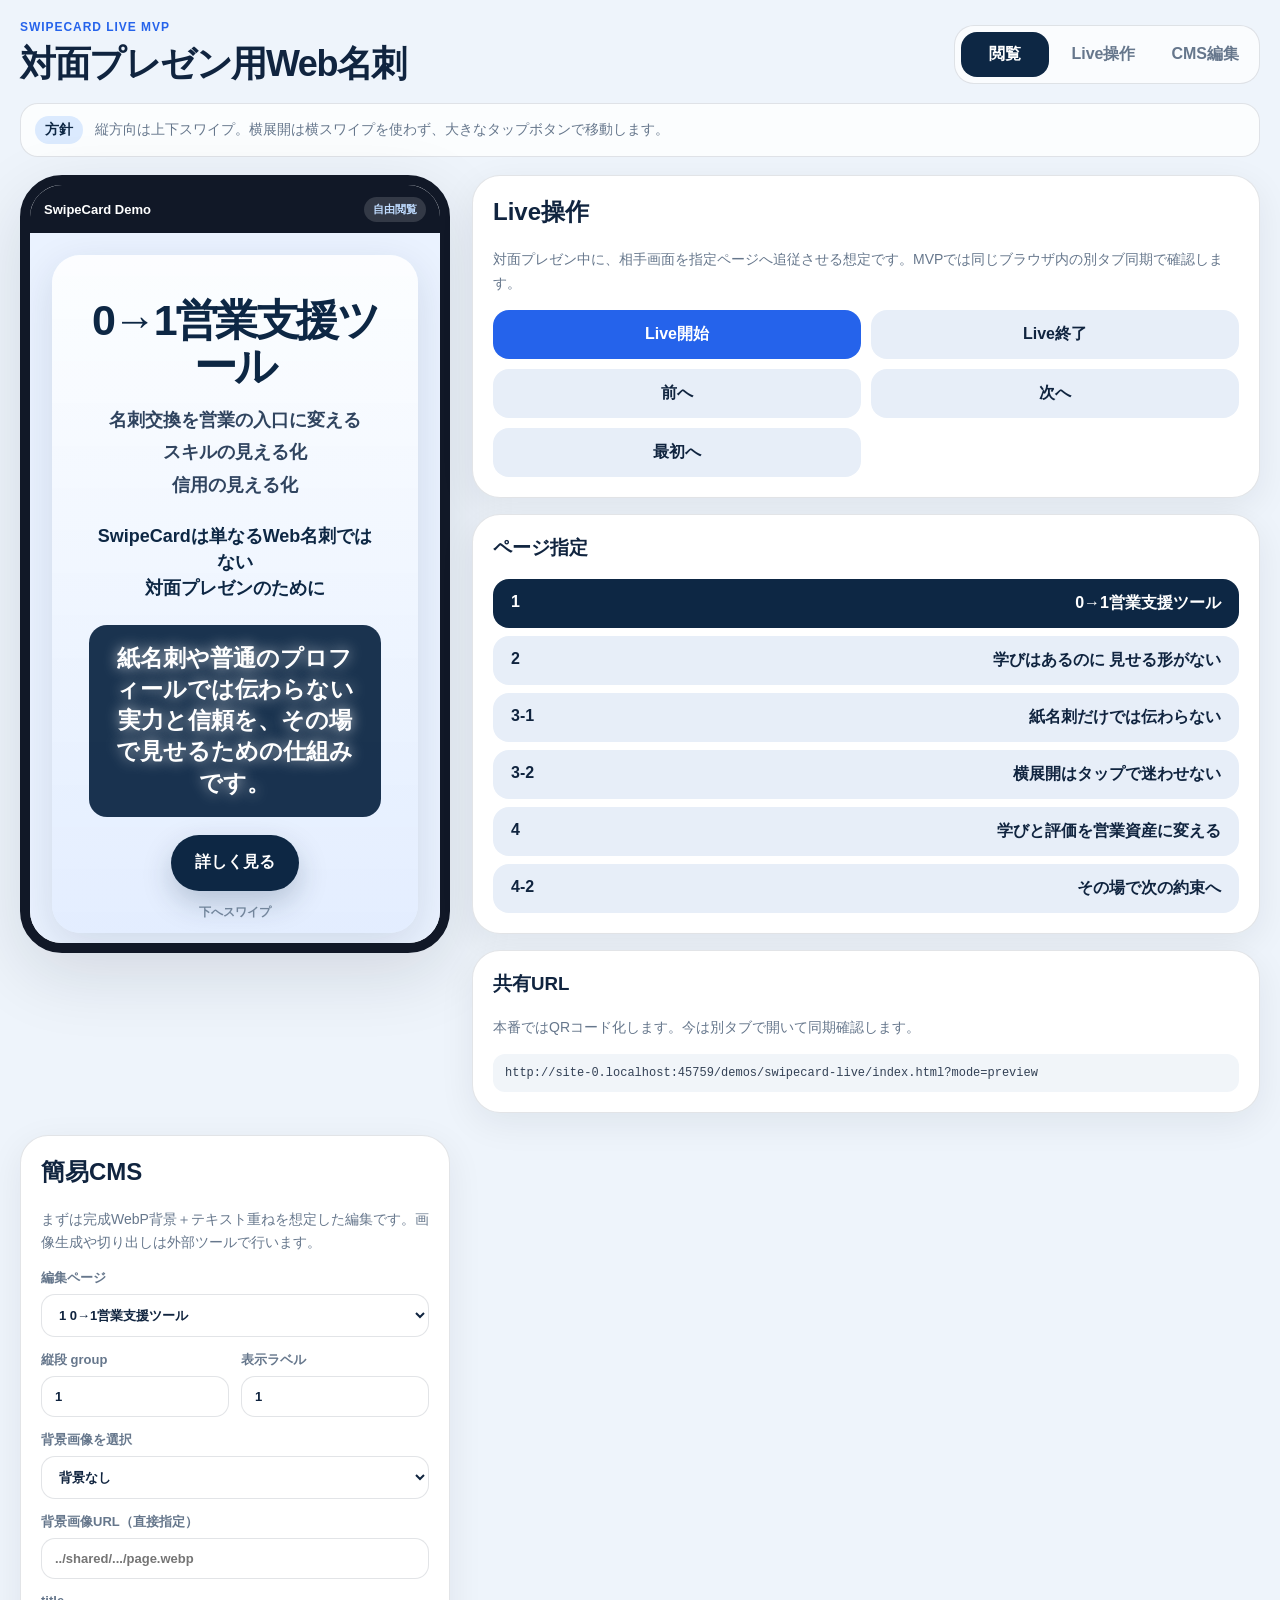
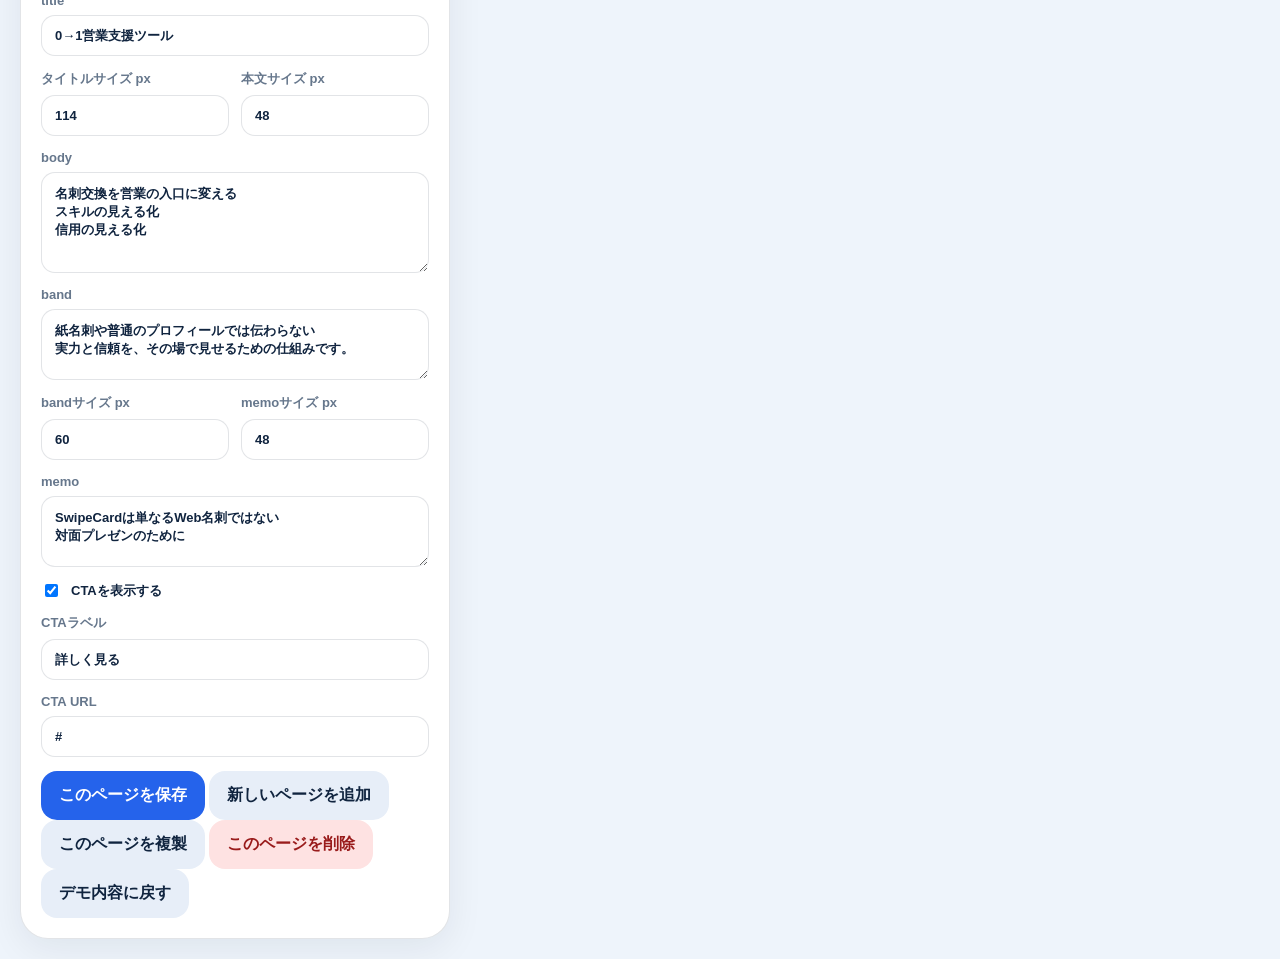
==== demos/swipecard-live/index.html @ ede5fcfc "Add public SwipeCard HTML prototypes" ====
<!DOCTYPE html>
<html lang="ja">

<head>
    <meta charset="UTF-8">
    <meta name="viewport" content="width=device-width, initial-scale=1.0">
    <meta name="theme-color" content="#0d2744">
    <title>SwipeCard Live | MVP</title>
    <meta name="description" content="SwipeCard Liveの閲覧・Live操作・簡易CMSを1画面で試すMVPです。">
    <link rel="manifest" href="manifest.webmanifest">
    <link rel="stylesheet" href="index.css">
</head>

<body>
    <div class="app-shell">
        <header class="topbar">
            <div>
                <p class="eyebrow">SwipeCard Live MVP</p>
                <h1>対面プレゼン用Web名刺</h1>
            </div>
            <nav class="mode-tabs" aria-label="表示モード">
                <button class="mode-tab active" data-mode="preview">閲覧</button>
                <button class="mode-tab" data-mode="live">Live操作</button>
                <button class="mode-tab" data-mode="cms">CMS編集</button>
            </nav>
        </header>

        <section class="notice">
            <span>方針</span>
            縦方向は上下スワイプ。横展開は横スワイプを使わず、大きなタップボタンで移動します。
        </section>

        <main class="workspace">
            <section class="phone-frame" aria-label="相手が見るSwipeCard画面">
                <div class="phone-toolbar">
                    <span id="deckTitleLabel">SwipeCard Demo</span>
                    <span id="liveStatusLabel" class="status-pill">自由閲覧</span>
                </div>
                <div id="deckViewport" class="deck-viewport" tabindex="0"></div>
            </section>

            <aside class="side-panel" id="livePanel" hidden>
                <div class="panel-card">
                    <h2>Live操作</h2>
                    <p class="panel-help">対面プレゼン中に、相手画面を指定ページへ追従させる想定です。MVPでは同じブラウザ内の別タブ同期で確認します。</p>
                    <div class="control-grid">
                        <button class="primary-action" id="startLiveButton">Live開始</button>
                        <button id="endLiveButton">Live終了</button>
                        <button id="prevPageButton">前へ</button>
                        <button id="nextPageButton">次へ</button>
                        <button id="firstPageButton">最初へ</button>
                    </div>
                </div>
                <div class="panel-card">
                    <h3>ページ指定</h3>
                    <div id="pageControlList" class="page-control-list"></div>
                </div>
                <div class="panel-card">
                    <h3>共有URL</h3>
                    <p class="panel-help">本番ではQRコード化します。今は別タブで開いて同期確認します。</p>
                    <code id="viewerUrlText"></code>
                </div>
            </aside>

            <aside class="side-panel" id="cmsPanel" hidden>
                <div class="panel-card">
                    <h2>簡易CMS</h2>
                    <p class="panel-help">まずは完成WebP背景＋テキスト重ねを想定した編集です。画像生成や切り出しは外部ツールで行います。</p>
                    <label>
                        編集ページ
                        <select id="cmsPageSelect"></select>
                    </label>
                    <div class="inline-fields">
                        <label>
                            縦段 group
                            <input id="cmsGroupInput" type="text" placeholder="例: 2">
                        </label>
                        <label>
                            表示ラベル
                            <input id="cmsLabelInput" type="text" placeholder="例: 2-1">
                        </label>
                    </div>
                    <label>
                        背景画像を選択
                        <select id="cmsBackgroundSelect"></select>
                    </label>
                    <label>
                        背景画像URL（直接指定）
                        <input id="cmsBackgroundInput" type="text" placeholder="../shared/.../page.webp">
                    </label>
                    <label>
                        title
                        <input id="cmsTitleInput" type="text">
                    </label>
                    <div class="inline-fields">
                        <label>
                            タイトルサイズ px
                            <input id="cmsTitleSizeInput" type="number" min="18" max="160" step="1">
                        </label>
                        <label>
                            本文サイズ px
                            <input id="cmsBodySizeInput" type="number" min="12" max="120" step="1">
                        </label>
                    </div>
                    <label>
                        body
                        <textarea id="cmsBodyInput" rows="5"></textarea>
                    </label>
                    <label>
                        band
                        <textarea id="cmsBandInput" rows="3"></textarea>
                    </label>
                    <div class="inline-fields">
                        <label>
                            bandサイズ px
                            <input id="cmsBandSizeInput" type="number" min="12" max="120" step="1">
                        </label>
                        <label>
                            memoサイズ px
                            <input id="cmsMemoSizeInput" type="number" min="12" max="120" step="1">
                        </label>
                    </div>
                    <label>
                        memo
                        <textarea id="cmsMemoInput" rows="3"></textarea>
                    </label>
                    <label class="check-field">
                        <input id="cmsCtaEnabledInput" type="checkbox">
                        CTAを表示する
                    </label>
                    <label>
                        CTAラベル
                        <input id="cmsCtaLabelInput" type="text">
                    </label>
                    <label>
                        CTA URL
                        <input id="cmsCtaUrlInput" type="url">
                    </label>
                    <button class="primary-action" id="saveCmsButton">このページを保存</button>
                    <button id="addPageButton">新しいページを追加</button>
                    <button id="duplicatePageButton">このページを複製</button>
                    <button class="danger-action" id="deletePageButton">このページを削除</button>
                    <button id="resetDemoButton">デモ内容に戻す</button>
                </div>
            </aside>
        </main>
    </div>

    <script src="main.js"></script>
</body>

</html>
---- demos/swipecard-live/index.css ----
:root {
    color-scheme: light;
    --app-bg: #eef4fb;
    --ink: #10243f;
    --muted: #66778c;
    --blue: #2563eb;
    --blue-dark: #0d2744;
    --blue-soft: #dbeafe;
    --card: #ffffff;
    --line: rgba(16, 36, 63, 0.12);
    --shadow: 0 22px 70px rgba(15, 23, 42, 0.12);
    --radius: 28px;
    font-family: -apple-system, BlinkMacSystemFont, "Hiragino Sans", "Hiragino Kaku Gothic ProN", "Noto Sans JP", sans-serif;
}

* {
    box-sizing: border-box;
}

html,
body {
    margin: 0;
    min-height: 100%;
    background: var(--app-bg);
    color: var(--ink);
}

button,
input,
textarea,
select {
    font: inherit;
}

button {
    border: 0;
    border-radius: 16px;
    padding: 14px 18px;
    background: #e7eef8;
    color: var(--ink);
    font-weight: 700;
    cursor: pointer;
}

button:active {
    transform: translateY(1px);
}

.app-shell {
    width: min(1280px, 100%);
    margin: 0 auto;
    padding: 20px;
}

.topbar {
    display: flex;
    gap: 20px;
    align-items: center;
    justify-content: space-between;
    margin-bottom: 14px;
}

.eyebrow {
    margin: 0 0 6px;
    color: var(--blue);
    font-size: 12px;
    font-weight: 800;
    letter-spacing: 0.08em;
    text-transform: uppercase;
}

h1,
h2,
h3,
p {
    margin-top: 0;
}

h1 {
    margin-bottom: 0;
    font-size: clamp(24px, 4vw, 36px);
    letter-spacing: -0.04em;
}

.mode-tabs {
    display: flex;
    gap: 8px;
    padding: 6px;
    border: 1px solid var(--line);
    border-radius: 20px;
    background: rgba(255, 255, 255, 0.72);
}

.mode-tab {
    min-width: 88px;
    padding: 12px 14px;
    background: transparent;
    color: var(--muted);
}

.mode-tab.active {
    background: var(--blue-dark);
    color: #fff;
}

.notice {
    display: flex;
    gap: 12px;
    align-items: center;
    margin-bottom: 18px;
    padding: 12px 14px;
    border: 1px solid var(--line);
    border-radius: 18px;
    background: rgba(255, 255, 255, 0.78);
    color: var(--muted);
    font-size: 14px;
}

.notice span {
    flex: 0 0 auto;
    border-radius: 999px;
    padding: 5px 10px;
    background: var(--blue-soft);
    color: var(--blue-dark);
    font-weight: 800;
}

.workspace {
    display: grid;
    grid-template-columns: minmax(320px, 430px) minmax(320px, 1fr);
    gap: 22px;
    align-items: start;
}

.phone-frame {
    overflow: hidden;
    border: 10px solid #111827;
    border-radius: 42px;
    background: #f8fbff;
    box-shadow: var(--shadow);
}

.phone-toolbar {
    display: flex;
    align-items: center;
    justify-content: space-between;
    min-height: 48px;
    padding: 10px 14px;
    background: #111827;
    color: #fff;
    font-size: 13px;
    font-weight: 700;
}

.status-pill {
    border-radius: 999px;
    padding: 5px 9px;
    background: rgba(255, 255, 255, 0.14);
    color: #bfdbfe;
    font-size: 11px;
}

.status-pill.live {
    background: #dc2626;
    color: #fff;
}

.deck-viewport {
    height: min(760px, calc(100vh - 190px));
    min-height: 620px;
    overflow-y: auto;
    scroll-snap-type: y mandatory;
    scroll-behavior: smooth;
    background: #eaf2ff;
    overscroll-behavior-y: contain;
}

.deck-viewport::-webkit-scrollbar {
    display: none;
}

.deck-row {
    position: relative;
    display: grid;
    min-height: 100%;
    padding: 22px;
    scroll-snap-align: start;
    touch-action: pan-y;
}

.deck-card {
    position: relative;
    display: flex;
    min-height: calc(100% - 16px);
    overflow: hidden;
    border-radius: 28px;
    background: linear-gradient(180deg, rgba(255, 255, 255, 0.86), rgba(226, 237, 255, 0.92));
    box-shadow: 0 12px 42px rgba(13, 39, 68, 0.12);
}

.deck-card.has-bg {
    background-size: cover;
    background-position: center;
}

.deck-card.has-bg::before {
    content: "";
    position: absolute;
    inset: 0;
    background: linear-gradient(180deg, rgba(246, 250, 255, 0.78), rgba(246, 250, 255, 0.2) 45%, rgba(8, 29, 54, 0.18));
}

.deck-copy {
    position: relative;
    z-index: 1;
    align-self: flex-start;
    width: 100%;
    padding: 42px 28px;
    text-align: center;
}

.deck-copy.align-bottom {
    align-self: flex-end;
}

.deck-copy h2 {
    margin-bottom: 14px;
    color: var(--blue-dark);
    font-size: clamp(30px, 9vw, 48px);
    line-height: 1.08;
    letter-spacing: -0.06em;
}

.deck-copy p {
    white-space: pre-line;
    color: #30445f;
    font-size: 17px;
    font-weight: 700;
    line-height: 1.8;
}

.deck-body {
    margin-bottom: 22px;
}

.deck-memo {
    margin: 18px auto 22px;
    max-width: 92%;
    color: var(--blue-dark);
    font-weight: 800;
    line-height: 1.45;
    white-space: pre-line;
}

.deck-band {
    margin: 24px auto 0;
    max-width: 94%;
    border-radius: 18px;
    padding: 18px 20px;
    background: rgba(13, 39, 68, 0.94);
    color: #fff;
    font-weight: 900;
    line-height: 1.35;
    text-shadow: 0 0 14px rgba(255, 255, 255, 0.75);
    white-space: pre-line;
}

.cta-link {
    display: inline-flex;
    justify-content: center;
    align-items: center;
    min-height: 56px;
    margin-top: 18px;
    padding: 0 24px;
    border-radius: 999px;
    background: var(--blue-dark);
    color: #fff;
    font-weight: 800;
    text-decoration: none;
    box-shadow: 0 12px 30px rgba(13, 39, 68, 0.22);
}

.side-nav {
    position: absolute;
    z-index: 3;
    left: 22px;
    right: 22px;
    bottom: 22px;
    display: grid;
    grid-template-columns: 1fr 1fr;
    gap: 12px;
}

.side-nav button {
    min-height: 72px;
    border: 2px solid rgba(255, 255, 255, 0.72);
    background: rgba(13, 39, 68, 0.92);
    color: #fff;
    box-shadow: 0 12px 26px rgba(13, 39, 68, 0.22);
}

.side-nav button:disabled {
    opacity: 0.32;
    cursor: not-allowed;
}

.vertical-hint {
    position: absolute;
    left: 50%;
    bottom: 12px;
    z-index: 2;
    transform: translateX(-50%);
    color: rgba(13, 39, 68, 0.5);
    font-size: 12px;
    font-weight: 800;
}

.side-panel {
    display: grid;
    gap: 16px;
}

.panel-card {
    padding: 20px;
    border: 1px solid var(--line);
    border-radius: var(--radius);
    background: var(--card);
    box-shadow: 0 10px 36px rgba(15, 23, 42, 0.07);
}

.panel-help {
    color: var(--muted);
    font-size: 14px;
    line-height: 1.7;
}

.control-grid {
    display: grid;
    grid-template-columns: repeat(2, minmax(0, 1fr));
    gap: 10px;
}

.primary-action {
    background: var(--blue);
    color: #fff;
}

.danger-action {
    background: #fee2e2;
    color: #991b1b;
}

.page-control-list {
    display: grid;
    gap: 8px;
}

.page-control-list button {
    display: flex;
    justify-content: space-between;
    gap: 10px;
    text-align: left;
}

.page-control-list button.active {
    background: var(--blue-dark);
    color: #fff;
}

code {
    display: block;
    overflow-wrap: anywhere;
    padding: 12px;
    border-radius: 12px;
    background: #f1f5f9;
    color: #334155;
    font-size: 12px;
}

label {
    display: grid;
    gap: 7px;
    margin-bottom: 14px;
    color: var(--muted);
    font-size: 13px;
    font-weight: 800;
}

.inline-fields {
    display: grid;
    grid-template-columns: 1fr 1fr;
    gap: 12px;
}

.check-field {
    display: flex;
    grid-template-columns: none;
    align-items: center;
    gap: 10px;
    color: var(--ink);
}

.check-field input {
    width: auto;
}

input,
textarea,
select {
    width: 100%;
    border: 1px solid var(--line);
    border-radius: 14px;
    padding: 12px 13px;
    background: #fff;
    color: var(--ink);
}

textarea {
    resize: vertical;
}

@media (max-width: 860px) {
    .app-shell {
        padding: 12px;
    }

    .topbar {
        display: grid;
    }

    .mode-tabs {
        overflow-x: auto;
    }

    .workspace {
        grid-template-columns: 1fr;
    }

    .phone-frame {
        border-width: 7px;
        border-radius: 34px;
    }

    .deck-viewport {
        height: calc(100vh - 190px);
        min-height: 600px;
    }
}

@media (max-width: 390px) {
    .deck-row {
        padding: 16px;
    }

    .deck-copy {
        padding: 36px 22px;
    }

    .deck-copy h2 {
        font-size: 34px;
    }
}
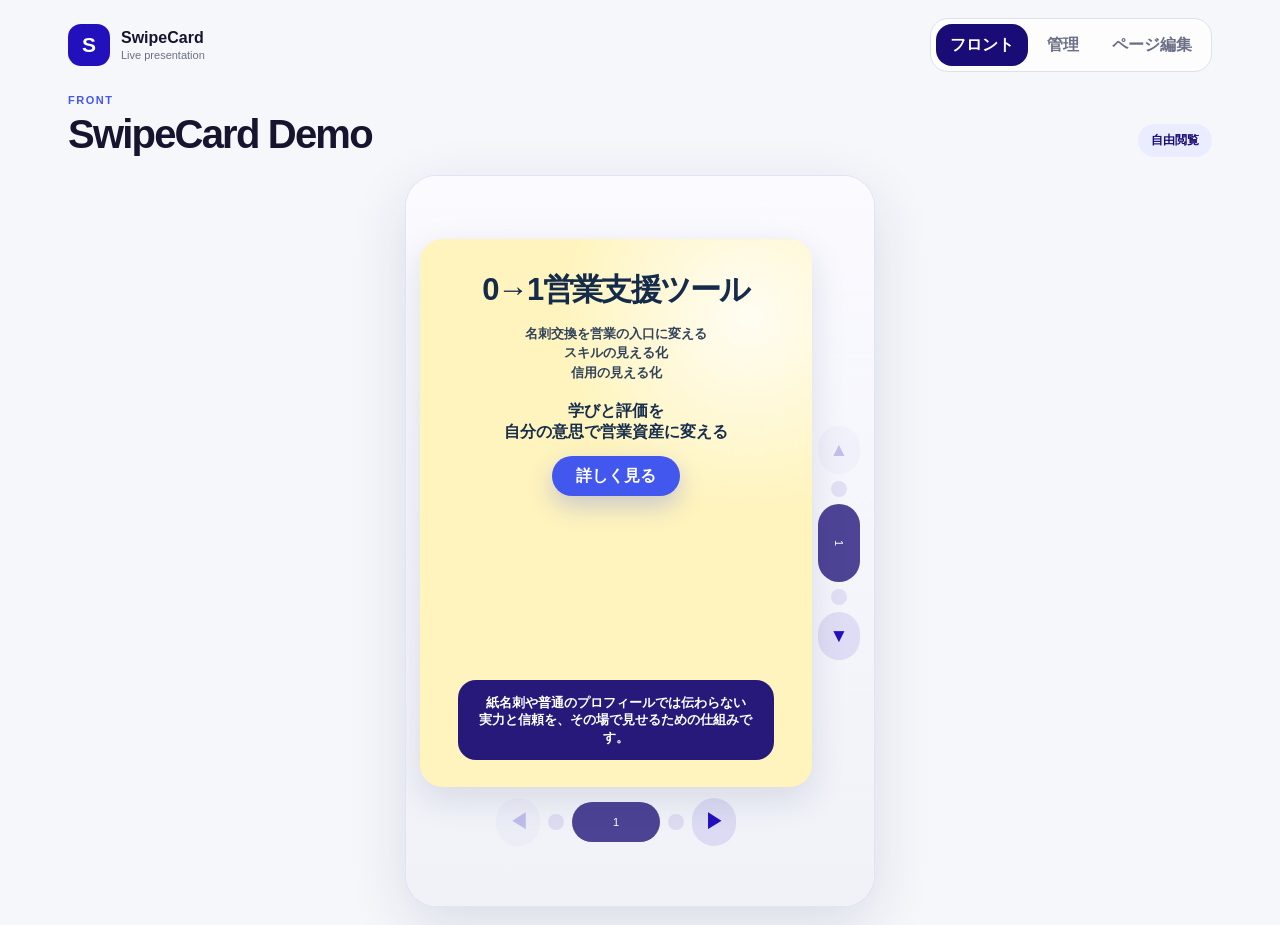
==== commit 45d02b4e: "Redesign SwipeCard frontend and admin CMS" ====
--- a/demos/swipecard-live/index.html
+++ b/demos/swipecard-live/index.html
@@ -1,152 +1,233 @@
-<!DOCTYPE html>
+<!doctype html>
 <html lang="ja">
-
 <head>
-    <meta charset="UTF-8">
-    <meta name="viewport" content="width=device-width, initial-scale=1.0">
-    <meta name="theme-color" content="#0d2744">
-    <title>SwipeCard Live | MVP</title>
-    <meta name="description" content="SwipeCard Liveの閲覧・Live操作・簡易CMSを1画面で試すMVPです。">
+    <meta charset="utf-8">
+    <meta name="viewport" content="width=device-width, initial-scale=1, viewport-fit=cover">
+    <meta name="theme-color" content="#1d1660">
+    <title>SwipeCard Live</title>
+    <meta name="description" content="対面プレゼン用SwipeCardの閲覧・Live操作・簡易CMSです。">
     <link rel="manifest" href="manifest.webmanifest">
     <link rel="stylesheet" href="index.css">
 </head>
-
 <body>
     <div class="app-shell">
-        <header class="topbar">
-            <div>
-                <p class="eyebrow">SwipeCard Live MVP</p>
-                <h1>対面プレゼン用Web名刺</h1>
-            </div>
-            <nav class="mode-tabs" aria-label="表示モード">
-                <button class="mode-tab active" data-mode="preview">閲覧</button>
-                <button class="mode-tab" data-mode="live">Live操作</button>
-                <button class="mode-tab" data-mode="cms">CMS編集</button>
+        <header class="app-header">
+            <a class="brand" href="./" aria-label="SwipeCard Live ホーム">
+                <span class="brand-mark">S</span>
+                <span>
+                    <strong>SwipeCard</strong>
+                    <small>Live presentation</small>
+                </span>
+            </a>
+            <nav class="mode-tabs" aria-label="画面切り替え">
+                <button class="mode-tab active" type="button" data-view="preview">フロント</button>
+                <button class="mode-tab" type="button" data-view="admin">管理</button>
+                <button class="mode-tab" type="button" data-view="editor">ページ編集</button>
             </nav>
         </header>
 
-        <section class="notice">
-            <span>方針</span>
-            縦方向は上下スワイプ。横展開は横スワイプを使わず、大きなタップボタンで移動します。
-        </section>
-
-        <main class="workspace">
-            <section class="phone-frame" aria-label="相手が見るSwipeCard画面">
-                <div class="phone-toolbar">
-                    <span id="deckTitleLabel">SwipeCard Demo</span>
+        <main>
+            <section id="previewView" class="app-view">
+                <div class="view-heading">
+                    <div>
+                        <p class="eyebrow">FRONT</p>
+                        <h1 id="deckTitleLabel">SwipeCard Demo</h1>
+                    </div>
                     <span id="liveStatusLabel" class="status-pill">自由閲覧</span>
                 </div>
-                <div id="deckViewport" class="deck-viewport" tabindex="0"></div>
+                <div class="front-stage">
+                    <div id="deckViewport" class="deck-viewport" tabindex="0" aria-label="SwipeCardページ"></div>
+                </div>
             </section>
 
-            <aside class="side-panel" id="livePanel" hidden>
-                <div class="panel-card">
-                    <h2>Live操作</h2>
-                    <p class="panel-help">対面プレゼン中に、相手画面を指定ページへ追従させる想定です。MVPでは同じブラウザ内の別タブ同期で確認します。</p>
-                    <div class="control-grid">
-                        <button class="primary-action" id="startLiveButton">Live開始</button>
-                        <button id="endLiveButton">Live終了</button>
-                        <button id="prevPageButton">前へ</button>
-                        <button id="nextPageButton">次へ</button>
-                        <button id="firstPageButton">最初へ</button>
+            <section id="adminView" class="app-view" hidden>
+                <div class="view-heading">
+                    <div>
+                        <p class="eyebrow">PRESENTER</p>
+                        <h1>管理画面</h1>
                     </div>
-                </div>
-                <div class="panel-card">
-                    <h3>ページ指定</h3>
-                    <div id="pageControlList" class="page-control-list"></div>
-                </div>
-                <div class="panel-card">
-                    <h3>共有URL</h3>
-                    <p class="panel-help">本番ではQRコード化します。今は別タブで開いて同期確認します。</p>
-                    <code id="viewerUrlText"></code>
-                </div>
-            </aside>
-
-            <aside class="side-panel" id="cmsPanel" hidden>
-                <div class="panel-card">
-                    <h2>簡易CMS</h2>
-                    <p class="panel-help">まずは完成WebP背景＋テキスト重ねを想定した編集です。画像生成や切り出しは外部ツールで行います。</p>
-                    <label>
-                        編集ページ
-                        <select id="cmsPageSelect"></select>
-                    </label>
-                    <div class="inline-fields">
-                        <label>
-                            縦段 group
-                            <input id="cmsGroupInput" type="text" placeholder="例: 2">
-                        </label>
-                        <label>
-                            表示ラベル
-                            <input id="cmsLabelInput" type="text" placeholder="例: 2-1">
-                        </label>
+                    <span id="adminLiveStatus" class="status-pill">待機中</span>
+                </div>
+
+                <div class="admin-layout">
+                    <section class="surface admin-summary">
+                        <div class="section-title-row">
+                            <div>
+                                <p class="section-kicker">現在のページ</p>
+                                <h2 id="adminPageTitle">ページタイトル</h2>
+                            </div>
+                            <span id="adminPageLabel" class="page-badge">1</span>
+                        </div>
+                        <div id="adminPreview" class="admin-preview" aria-label="現在ページのサムネイル"></div>
+                        <div class="live-actions">
+                            <button id="startLiveButton" class="primary-action" type="button">Live開始</button>
+                            <button id="endLiveButton" type="button">Live終了</button>
+                        </div>
+                    </section>
+
+                    <section class="surface page-map-card">
+                        <div class="section-title-row">
+                            <div>
+                                <p class="section-kicker">DECK MAP</p>
+                                <h2>ページ構成</h2>
+                            </div>
+                            <span id="structureSummary" class="structure-summary">縦4 × 横2</span>
+                        </div>
+                        <p class="panel-help">縦がストーリーの本線、横が各ページの補足です。ページをタップすると表示を切り替えます。</p>
+                        <div id="adminPageGrid" class="admin-page-grid"></div>
+                    </section>
+
+                    <section class="admin-footer-actions">
+                        <button id="openEditorButton" class="primary-action large-action" type="button">ページ編集</button>
+                        <button id="showQrButton" class="dark-action large-action" type="button">QRコード表示</button>
+                    </section>
+                </div>
+            </section>
+
+            <section id="editorView" class="app-view" hidden>
+                <div class="view-heading">
+                    <div>
+                        <p class="eyebrow">EDITOR</p>
+                        <h1>ページ編集</h1>
                     </div>
-                    <label>
-                        背景画像を選択
-                        <select id="cmsBackgroundSelect"></select>
-                    </label>
-                    <label>
-                        背景画像URL（直接指定）
-                        <input id="cmsBackgroundInput" type="text" placeholder="../shared/.../page.webp">
-                    </label>
-                    <label>
-                        title
-                        <input id="cmsTitleInput" type="text">
-                    </label>
-                    <div class="inline-fields">
-                        <label>
-                            タイトルサイズ px
-                            <input id="cmsTitleSizeInput" type="number" min="18" max="160" step="1">
-                        </label>
-                        <label>
-                            本文サイズ px
-                            <input id="cmsBodySizeInput" type="number" min="12" max="120" step="1">
-                        </label>
-                    </div>
-                    <label>
-                        body
-                        <textarea id="cmsBodyInput" rows="5"></textarea>
-                    </label>
-                    <label>
-                        band
-                        <textarea id="cmsBandInput" rows="3"></textarea>
-                    </label>
-                    <div class="inline-fields">
-                        <label>
-                            bandサイズ px
-                            <input id="cmsBandSizeInput" type="number" min="12" max="120" step="1">
-                        </label>
-                        <label>
-                            memoサイズ px
-                            <input id="cmsMemoSizeInput" type="number" min="12" max="120" step="1">
-                        </label>
-                    </div>
-                    <label>
-                        memo
-                        <textarea id="cmsMemoInput" rows="3"></textarea>
-                    </label>
-                    <label class="check-field">
-                        <input id="cmsCtaEnabledInput" type="checkbox">
-                        CTAを表示する
-                    </label>
-                    <label>
-                        CTAラベル
-                        <input id="cmsCtaLabelInput" type="text">
-                    </label>
-                    <label>
-                        CTA URL
-                        <input id="cmsCtaUrlInput" type="url">
-                    </label>
-                    <button class="primary-action" id="saveCmsButton">このページを保存</button>
-                    <button id="addPageButton">新しいページを追加</button>
-                    <button id="duplicatePageButton">このページを複製</button>
-                    <button class="danger-action" id="deletePageButton">このページを削除</button>
-                    <button id="resetDemoButton">デモ内容に戻す</button>
-                </div>
-            </aside>
+                    <button id="backToAdminButton" class="quiet-action" type="button">管理画面へ</button>
+                </div>
+
+                <div class="editor-layout">
+                    <aside class="editor-sidebar">
+                        <section class="surface structure-card">
+                            <p class="section-kicker">DECK STRUCTURE</p>
+                            <h2>ページ構成</h2>
+                            <div class="structure-inputs">
+                                <label>
+                                    <span>縦</span>
+                                    <input id="verticalRowsInput" type="number" min="1" max="12" inputmode="numeric">
+                                    <span>行</span>
+                                </label>
+                                <label>
+                                    <span>横</span>
+                                    <input id="horizontalColumnsInput" type="number" min="1" max="6" inputmode="numeric">
+                                    <span>列</span>
+                                </label>
+                            </div>
+                            <button id="applyStructureButton" class="dark-action" type="button">構成を反映</button>
+                            <p class="field-note">数を減らすと範囲外のページは削除されます。</p>
+                        </section>
+
+                        <section class="surface editor-preview-card">
+                            <p class="section-kicker">PREVIEW</p>
+                            <div id="editorPreview" class="editor-preview"></div>
+                        </section>
+                    </aside>
+
+                    <section class="surface cms-card">
+                        <div class="section-title-row">
+                            <div>
+                                <p class="section-kicker">LITE CMS</p>
+                                <h2>ページ内容</h2>
+                            </div>
+                            <button id="resetDemoButton" class="quiet-action compact-action" type="button">初期状態へ</button>
+                        </div>
+
+                        <label>
+                            編集ページ
+                            <select id="cmsPageSelect"></select>
+                        </label>
+
+                        <div class="inline-fields">
+                            <label>
+                                縦位置
+                                <input id="cmsGroupInput" type="number" min="1" readonly>
+                            </label>
+                            <label>
+                                横位置
+                                <input id="cmsColumnInput" type="number" min="1" readonly>
+                            </label>
+                        </div>
+
+                        <label>
+                            ページ比率
+                            <select id="cmsAspectInput">
+                                <option value="5:7">基本 5:7</option>
+                                <option value="9:16">縦動画 9:16</option>
+                            </select>
+                        </label>
+
+                        <label>
+                            登録済み背景画像
+                            <select id="cmsBackgroundSelect"></select>
+                        </label>
+                        <label>
+                            背景画像URL
+                            <input id="cmsBackgroundInput" type="text" placeholder="assets/backgrounds/page-01.webp">
+                        </label>
+
+                        <div class="text-field-block">
+                            <div class="field-heading">
+                                <label for="cmsTitleInput">title</label>
+                                <label class="size-field">文字 <input id="cmsTitleSizeInput" type="number" min="18" max="180"> px</label>
+                            </div>
+                            <textarea id="cmsTitleInput" rows="2" placeholder="タイトル"></textarea>
+                        </div>
+
+                        <div class="text-field-block">
+                            <div class="field-heading">
+                                <label for="cmsBodyInput">body（本文）</label>
+                                <label class="size-field">文字 <input id="cmsBodySizeInput" type="number" min="12" max="120"> px</label>
+                            </div>
+                            <textarea id="cmsBodyInput" rows="5" placeholder="本文"></textarea>
+                        </div>
+
+                        <div class="text-field-block">
+                            <div class="field-heading">
+                                <label for="cmsBandInput">band</label>
+                                <label class="size-field">文字 <input id="cmsBandSizeInput" type="number" min="12" max="120"> px</label>
+                            </div>
+                            <textarea id="cmsBandInput" rows="3" placeholder="強調文"></textarea>
+                        </div>
+
+                        <div class="text-field-block">
+                            <div class="field-heading">
+                                <label for="cmsMemoInput">memo</label>
+                                <label class="size-field">文字 <input id="cmsMemoSizeInput" type="number" min="12" max="120"> px</label>
+                            </div>
+                            <textarea id="cmsMemoInput" rows="3" placeholder="ページ下部のメモ"></textarea>
+                        </div>
+
+                        <fieldset class="cta-fieldset">
+                            <legend>CTA（テキスト4枠とは別設定）</legend>
+                            <label class="check-field">
+                                <input id="cmsCtaEnabledInput" type="checkbox">
+                                CTAを表示する
+                            </label>
+                            <div class="inline-fields">
+                                <label>
+                                    CTAラベル
+                                    <input id="cmsCtaLabelInput" type="text">
+                                </label>
+                                <label>
+                                    CTA URL
+                                    <input id="cmsCtaUrlInput" type="url">
+                                </label>
+                            </div>
+                        </fieldset>
+
+                        <button id="saveCmsButton" class="primary-action save-action" type="button">このページを保存</button>
+                    </section>
+                </div>
+            </section>
         </main>
     </div>
 
+    <dialog id="qrDialog" class="qr-dialog">
+        <button id="closeQrButton" class="dialog-close" type="button" aria-label="閉じる">×</button>
+        <p class="section-kicker">SHARE</p>
+        <h2>閲覧用QRコード</h2>
+        <div id="qrCode" class="qr-code" aria-label="閲覧URLのQRコード"></div>
+        <code id="viewerUrlText"></code>
+    </dialog>
+
+    <script src="vendor/qrcode-generator/qrcode.js"></script>
     <script src="main.js"></script>
 </body>
-
 </html>
--- a/demos/swipecard-live/index.css
+++ b/demos/swipecard-live/index.css
@@ -1,15 +1,20 @@
 :root {
     color-scheme: light;
-    --app-bg: #eef4fb;
-    --ink: #10243f;
-    --muted: #66778c;
-    --blue: #2563eb;
-    --blue-dark: #0d2744;
-    --blue-soft: #dbeafe;
-    --card: #ffffff;
-    --line: rgba(16, 36, 63, 0.12);
-    --shadow: 0 22px 70px rgba(15, 23, 42, 0.12);
-    --radius: 28px;
+    --canvas: #f5f7fb;
+    --surface: #ffffff;
+    --surface-soft: #f1f3f8;
+    --preview: #fff4bd;
+    --ink: #15152f;
+    --muted: #6c7087;
+    --line: #dde1eb;
+    --indigo: #2310bd;
+    --indigo-dark: #190c76;
+    --blue: #4257ee;
+    --blue-soft: #e9edff;
+    --danger: #b42318;
+    --shadow: 0 18px 60px rgba(31, 29, 85, 0.12);
+    --radius-lg: 28px;
+    --radius-md: 20px;
     font-family: -apple-system, BlinkMacSystemFont, "Hiragino Sans", "Hiragino Kaku Gothic ProN", "Noto Sans JP", sans-serif;
 }
 
@@ -21,8 +26,12 @@
 body {
     margin: 0;
     min-height: 100%;
-    background: var(--app-bg);
+    background: var(--canvas);
     color: var(--ink);
+}
+
+body {
+    min-width: 320px;
 }
 
 button,
@@ -35,10 +44,11 @@
 button {
     border: 0;
     border-radius: 16px;
-    padding: 14px 18px;
-    background: #e7eef8;
+    min-height: 48px;
+    padding: 12px 18px;
+    background: #e9ecf3;
     color: var(--ink);
-    font-weight: 700;
+    font-weight: 800;
     cursor: pointer;
 }
 
@@ -46,27 +56,13 @@
     transform: translateY(1px);
 }
 
-.app-shell {
-    width: min(1280px, 100%);
-    margin: 0 auto;
-    padding: 20px;
-}
-
-.topbar {
-    display: flex;
-    gap: 20px;
-    align-items: center;
-    justify-content: space-between;
-    margin-bottom: 14px;
-}
-
-.eyebrow {
-    margin: 0 0 6px;
-    color: var(--blue);
-    font-size: 12px;
-    font-weight: 800;
-    letter-spacing: 0.08em;
-    text-transform: uppercase;
+button:focus-visible,
+input:focus-visible,
+textarea:focus-visible,
+select:focus-visible,
+a:focus-visible {
+    outline: 3px solid rgba(66, 87, 238, 0.32);
+    outline-offset: 2px;
 }
 
 h1,
@@ -76,88 +72,109 @@
     margin-top: 0;
 }
 
-h1 {
-    margin-bottom: 0;
-    font-size: clamp(24px, 4vw, 36px);
-    letter-spacing: -0.04em;
+.app-shell {
+    width: min(1180px, 100%);
+    margin: 0 auto;
+    padding: 18px;
+}
+
+.app-header {
+    display: flex;
+    align-items: center;
+    justify-content: space-between;
+    gap: 20px;
+    margin-bottom: 22px;
+}
+
+.brand {
+    display: inline-flex;
+    align-items: center;
+    gap: 11px;
+    color: var(--ink);
+    text-decoration: none;
+}
+
+.brand-mark {
+    display: grid;
+    width: 42px;
+    aspect-ratio: 1;
+    place-items: center;
+    border-radius: 13px;
+    background: var(--indigo);
+    color: #fff;
+    font-size: 21px;
+    font-weight: 900;
+}
+
+.brand strong,
+.brand small {
+    display: block;
+}
+
+.brand small {
+    margin-top: 2px;
+    color: var(--muted);
+    font-size: 11px;
 }
 
 .mode-tabs {
     display: flex;
-    gap: 8px;
-    padding: 6px;
+    gap: 5px;
+    padding: 5px;
     border: 1px solid var(--line);
-    border-radius: 20px;
-    background: rgba(255, 255, 255, 0.72);
+    border-radius: 18px;
+    background: rgba(255, 255, 255, 0.82);
 }
 
 .mode-tab {
-    min-width: 88px;
-    padding: 12px 14px;
+    min-height: 42px;
+    padding: 9px 14px;
     background: transparent;
     color: var(--muted);
 }
 
 .mode-tab.active {
-    background: var(--blue-dark);
-    color: #fff;
-}
-
-.notice {
-    display: flex;
-    gap: 12px;
-    align-items: center;
+    background: var(--indigo-dark);
+    color: #fff;
+}
+
+.app-view[hidden] {
+    display: none;
+}
+
+.view-heading {
+    display: flex;
+    align-items: end;
+    justify-content: space-between;
+    gap: 18px;
     margin-bottom: 18px;
-    padding: 12px 14px;
-    border: 1px solid var(--line);
-    border-radius: 18px;
-    background: rgba(255, 255, 255, 0.78);
-    color: var(--muted);
-    font-size: 14px;
-}
-
-.notice span {
+}
+
+.view-heading h1 {
+    margin-bottom: 0;
+    font-size: clamp(26px, 4vw, 40px);
+    letter-spacing: -0.045em;
+}
+
+.eyebrow,
+.section-kicker {
+    margin-bottom: 6px;
+    color: var(--blue);
+    font-size: 11px;
+    font-weight: 900;
+    letter-spacing: 0.14em;
+}
+
+.status-pill,
+.page-badge,
+.structure-summary {
     flex: 0 0 auto;
     border-radius: 999px;
-    padding: 5px 10px;
+    padding: 8px 13px;
     background: var(--blue-soft);
-    color: var(--blue-dark);
-    font-weight: 800;
-}
-
-.workspace {
-    display: grid;
-    grid-template-columns: minmax(320px, 430px) minmax(320px, 1fr);
-    gap: 22px;
-    align-items: start;
-}
-
-.phone-frame {
-    overflow: hidden;
-    border: 10px solid #111827;
-    border-radius: 42px;
-    background: #f8fbff;
-    box-shadow: var(--shadow);
-}
-
-.phone-toolbar {
-    display: flex;
-    align-items: center;
-    justify-content: space-between;
-    min-height: 48px;
-    padding: 10px 14px;
-    background: #111827;
-    color: #fff;
-    font-size: 13px;
-    font-weight: 700;
-}
-
-.status-pill {
-    border-radius: 999px;
-    padding: 5px 9px;
-    background: rgba(255, 255, 255, 0.14);
-    color: #bfdbfe;
-    font-size: 11px;
+    color: var(--indigo-dark);
+    font-size: 12px;
+    font-weight: 900;
 }
 
 .status-pill.live {
@@ -165,14 +182,24 @@
     color: #fff;
 }
 
+.front-stage {
+    width: min(470px, 100%);
+    margin: 0 auto;
+    overflow: hidden;
+    border: 1px solid rgba(35, 16, 189, 0.12);
+    border-radius: 32px;
+    background: #fff;
+    box-shadow: var(--shadow);
+}
+
 .deck-viewport {
-    height: min(760px, calc(100vh - 190px));
-    min-height: 620px;
+    height: min(790px, calc(100svh - 170px));
+    min-height: 600px;
     overflow-y: auto;
     scroll-snap-type: y mandatory;
     scroll-behavior: smooth;
-    background: #eaf2ff;
     overscroll-behavior-y: contain;
+    background: linear-gradient(180deg, #fafaff, #f0f2f8);
 }
 
 .deck-viewport::-webkit-scrollbar {
@@ -180,161 +207,277 @@
 }
 
 .deck-row {
+    display: grid;
+    min-height: 100%;
+    padding: 22px 14px 18px;
+    scroll-snap-align: start;
+    scroll-snap-stop: always;
+    touch-action: pan-y;
+}
+
+.deck-row.horizontal-detail {
+    touch-action: none;
+}
+
+.page-layout {
     position: relative;
     display: grid;
-    min-height: 100%;
-    padding: 22px;
-    scroll-snap-align: start;
-    touch-action: pan-y;
+    align-content: center;
+    min-width: 0;
+    padding-right: 48px;
+}
+
+.page-layout.no-vertical {
+    padding-right: 0;
 }
 
 .deck-card {
     position: relative;
-    display: flex;
-    min-height: calc(100% - 16px);
+    width: 100%;
+    aspect-ratio: 5 / 7;
     overflow: hidden;
-    border-radius: 28px;
-    background: linear-gradient(180deg, rgba(255, 255, 255, 0.86), rgba(226, 237, 255, 0.92));
-    box-shadow: 0 12px 42px rgba(13, 39, 68, 0.12);
-}
-
-.deck-card.has-bg {
+    border-radius: 22px;
+    background:
+        radial-gradient(circle at 84% 14%, rgba(255,255,255,.82), transparent 34%),
+        var(--preview);
+    background-position: center;
     background-size: cover;
-    background-position: center;
+    box-shadow: 0 12px 35px rgba(28, 21, 82, 0.12);
+}
+
+.deck-card.aspect-9-16 {
+    aspect-ratio: 9 / 16;
 }
 
 .deck-card.has-bg::before {
     content: "";
     position: absolute;
     inset: 0;
-    background: linear-gradient(180deg, rgba(246, 250, 255, 0.78), rgba(246, 250, 255, 0.2) 45%, rgba(8, 29, 54, 0.18));
+    background: linear-gradient(180deg, rgba(255,255,255,.08), rgba(10,13,42,.08));
+    pointer-events: none;
 }
 
 .deck-copy {
-    position: relative;
+    position: absolute;
     z-index: 1;
-    align-self: flex-start;
-    width: 100%;
-    padding: 42px 28px;
+    inset: 0;
+    display: flex;
+    flex-direction: column;
+    align-items: center;
+    padding: 9% 7% 7%;
     text-align: center;
 }
 
-.deck-copy.align-bottom {
-    align-self: flex-end;
-}
-
-.deck-copy h2 {
-    margin-bottom: 14px;
-    color: var(--blue-dark);
-    font-size: clamp(30px, 9vw, 48px);
-    line-height: 1.08;
-    letter-spacing: -0.06em;
-}
-
-.deck-copy p {
+.deck-title {
+    max-width: 94%;
+    margin: 0 0 5%;
+    color: #142b4a;
+    font-weight: 900;
+    line-height: 1.06;
+    letter-spacing: -0.055em;
     white-space: pre-line;
-    color: #30445f;
-    font-size: 17px;
+}
+
+.deck-body {
+    max-width: 92%;
+    margin: 0 0 5%;
+    color: #32445b;
     font-weight: 700;
-    line-height: 1.8;
-}
-
-.deck-body {
-    margin-bottom: 22px;
+    line-height: 1.52;
+    white-space: pre-line;
+}
+
+.deck-band {
+    max-width: 94%;
+    margin: 0;
+    color: #172e4d;
+    font-weight: 900;
+    line-height: 1.34;
+    white-space: pre-line;
+}
+
+.cta-link {
+    display: inline-grid;
+    min-height: 40px;
+    margin-top: 4%;
+    padding: 0 24px;
+    place-items: center;
+    border-radius: 999px;
+    background: var(--blue);
+    color: #fff;
+    font-weight: 900;
+    text-decoration: none;
+    box-shadow: 0 10px 24px rgba(66, 87, 238, 0.28);
 }
 
 .deck-memo {
-    margin: 18px auto 22px;
-    max-width: 92%;
-    color: var(--blue-dark);
-    font-weight: 800;
-    line-height: 1.45;
-    white-space: pre-line;
-}
-
-.deck-band {
-    margin: 24px auto 0;
-    max-width: 94%;
+    width: 94%;
+    margin-top: auto;
     border-radius: 18px;
-    padding: 18px 20px;
-    background: rgba(13, 39, 68, 0.94);
+    padding: 4% 5%;
+    background: rgba(25, 12, 118, 0.94);
     color: #fff;
     font-weight: 900;
     line-height: 1.35;
-    text-shadow: 0 0 14px rgba(255, 255, 255, 0.75);
     white-space: pre-line;
 }
 
-.cta-link {
-    display: inline-flex;
+.vertical-nav {
+    position: absolute;
+    top: 50%;
+    right: 0;
+    display: grid;
+    gap: 7px;
+    justify-items: center;
+    transform: translateY(-50%);
+}
+
+.nav-arrow,
+.nav-current,
+.nav-dot {
+    display: grid;
+    place-items: center;
+    min-width: 0;
+    padding: 0;
+    border-radius: 999px;
+}
+
+.nav-arrow {
+    width: 42px;
+    height: 42px;
+    background: rgba(35, 16, 189, 0.1);
+    color: var(--indigo);
+    font-size: 19px;
+}
+
+.nav-arrow:disabled {
+    opacity: 0.24;
+    cursor: default;
+}
+
+.nav-current {
+    width: 42px;
+    min-height: 78px;
+    padding: 8px 4px;
+    background: rgba(25, 12, 118, 0.76);
+    color: #fff;
+    font-size: 11px;
+    writing-mode: vertical-rl;
+}
+
+.horizontal-nav {
+    display: flex;
+    align-items: center;
     justify-content: center;
+    gap: 8px;
+    min-height: 50px;
+    margin-top: 10px;
+}
+
+.horizontal-nav .nav-arrow {
+    width: 44px;
+    height: 44px;
+}
+
+.horizontal-nav .nav-current {
+    width: 88px;
+    min-height: 40px;
+    writing-mode: horizontal-tb;
+}
+
+.nav-dot {
+    width: 16px;
+    height: 16px;
+    background: rgba(35, 16, 189, 0.1);
+}
+
+.surface {
+    border: 1px solid var(--line);
+    border-radius: var(--radius-lg);
+    background: var(--surface);
+    box-shadow: 0 12px 42px rgba(31, 29, 85, 0.07);
+}
+
+.admin-layout {
+    display: grid;
+    grid-template-columns: minmax(280px, 0.9fr) minmax(360px, 1.1fr);
+    gap: 18px;
+    align-items: start;
+}
+
+.admin-summary,
+.page-map-card,
+.structure-card,
+.editor-preview-card,
+.cms-card {
+    padding: 22px;
+}
+
+.section-title-row {
+    display: flex;
+    align-items: start;
+    justify-content: space-between;
+    gap: 14px;
+}
+
+.section-title-row h2,
+.structure-card h2 {
+    margin-bottom: 0;
+    font-size: 22px;
+    letter-spacing: -0.035em;
+}
+
+.admin-preview,
+.editor-preview {
+    position: relative;
+    display: grid;
+    width: min(300px, 100%);
+    aspect-ratio: 5 / 7;
+    margin: 20px auto;
+    overflow: hidden;
+    place-items: center;
+    border-radius: 22px;
+    background: var(--preview);
+    background-position: center;
+    background-size: cover;
+    box-shadow: inset 0 0 0 1px rgba(23, 20, 56, 0.08);
+}
+
+.admin-preview.aspect-9-16,
+.editor-preview.aspect-9-16 {
+    aspect-ratio: 9 / 16;
+}
+
+.mini-copy {
+    position: absolute;
+    inset: 0;
+    display: flex;
+    flex-direction: column;
     align-items: center;
-    min-height: 56px;
-    margin-top: 18px;
-    padding: 0 24px;
-    border-radius: 999px;
-    background: var(--blue-dark);
-    color: #fff;
-    font-weight: 800;
-    text-decoration: none;
-    box-shadow: 0 12px 30px rgba(13, 39, 68, 0.22);
-}
-
-.side-nav {
-    position: absolute;
-    z-index: 3;
-    left: 22px;
-    right: 22px;
-    bottom: 22px;
-    display: grid;
-    grid-template-columns: 1fr 1fr;
-    gap: 12px;
-}
-
-.side-nav button {
-    min-height: 72px;
-    border: 2px solid rgba(255, 255, 255, 0.72);
-    background: rgba(13, 39, 68, 0.92);
-    color: #fff;
-    box-shadow: 0 12px 26px rgba(13, 39, 68, 0.22);
-}
-
-.side-nav button:disabled {
-    opacity: 0.32;
-    cursor: not-allowed;
-}
-
-.vertical-hint {
-    position: absolute;
-    left: 50%;
-    bottom: 12px;
-    z-index: 2;
-    transform: translateX(-50%);
-    color: rgba(13, 39, 68, 0.5);
+    padding: 11% 8%;
+    text-align: center;
+}
+
+.mini-copy strong {
+    color: #142b4a;
+    font-size: 22px;
+    line-height: 1.12;
+    white-space: pre-line;
+}
+
+.mini-copy span {
+    margin-top: auto;
+    border-radius: 14px;
+    padding: 12px;
+    background: rgba(25, 12, 118, 0.88);
+    color: #fff;
     font-size: 12px;
     font-weight: 800;
-}
-
-.side-panel {
-    display: grid;
-    gap: 16px;
-}
-
-.panel-card {
-    padding: 20px;
-    border: 1px solid var(--line);
-    border-radius: var(--radius);
-    background: var(--card);
-    box-shadow: 0 10px 36px rgba(15, 23, 42, 0.07);
-}
-
-.panel-help {
-    color: var(--muted);
-    font-size: 14px;
-    line-height: 1.7;
-}
-
-.control-grid {
+    white-space: pre-line;
+}
+
+.live-actions,
+.admin-footer-actions {
     display: grid;
     grid-template-columns: repeat(2, minmax(0, 1fr));
     gap: 10px;
@@ -345,63 +488,125 @@
     color: #fff;
 }
 
-.danger-action {
-    background: #fee2e2;
-    color: #991b1b;
-}
-
-.page-control-list {
-    display: grid;
-    gap: 8px;
-}
-
-.page-control-list button {
-    display: flex;
-    justify-content: space-between;
-    gap: 10px;
-    text-align: left;
-}
-
-.page-control-list button.active {
-    background: var(--blue-dark);
-    color: #fff;
-}
-
-code {
-    display: block;
-    overflow-wrap: anywhere;
-    padding: 12px;
-    border-radius: 12px;
-    background: #f1f5f9;
-    color: #334155;
+.dark-action {
+    background: var(--indigo);
+    color: #fff;
+}
+
+.large-action {
+    min-height: 62px;
+    font-size: 17px;
+}
+
+.quiet-action {
+    background: #eef0f5;
+    color: var(--muted);
+}
+
+.compact-action {
+    min-height: 38px;
+    padding: 8px 12px;
     font-size: 12px;
 }
 
-label {
-    display: grid;
-    gap: 7px;
-    margin-bottom: 14px;
+.panel-help,
+.field-note {
     color: var(--muted);
     font-size: 13px;
-    font-weight: 800;
-}
-
-.inline-fields {
+    line-height: 1.65;
+}
+
+.page-map-card {
+    min-width: 0;
+}
+
+.admin-page-grid {
+    display: grid;
+    grid-template-columns: repeat(var(--page-columns, 2), minmax(82px, 1fr));
+    gap: 10px;
+    margin-top: 18px;
+    overflow-x: auto;
+}
+
+.page-map-button {
+    display: grid;
+    min-height: 82px;
+    align-content: space-between;
+    gap: 10px;
+    padding: 13px;
+    border: 1px solid transparent;
+    background: #eef0f5;
+    text-align: left;
+}
+
+.page-map-button small {
+    color: var(--muted);
+    font-size: 10px;
+}
+
+.page-map-button.active {
+    border-color: rgba(66, 87, 238, 0.45);
+    background: var(--blue);
+    color: #fff;
+}
+
+.page-map-button.active small {
+    color: #e8ebff;
+}
+
+.admin-footer-actions {
+    grid-column: 1 / -1;
+}
+
+.editor-layout {
+    display: grid;
+    grid-template-columns: minmax(260px, 0.72fr) minmax(440px, 1.28fr);
+    gap: 18px;
+    align-items: start;
+}
+
+.editor-sidebar {
+    display: grid;
+    gap: 18px;
+}
+
+.structure-inputs {
     display: grid;
     grid-template-columns: 1fr 1fr;
-    gap: 12px;
-}
-
-.check-field {
-    display: flex;
-    grid-template-columns: none;
+    gap: 10px;
+    margin: 18px 0 12px;
+}
+
+.structure-inputs label {
+    display: grid;
+    grid-template-columns: auto minmax(48px, 1fr) auto;
     align-items: center;
-    gap: 10px;
+    gap: 8px;
+    margin: 0;
+    padding: 11px;
+    border-radius: 16px;
+    background: var(--surface-soft);
     color: var(--ink);
-}
-
-.check-field input {
-    width: auto;
+    font-size: 16px;
+}
+
+.structure-inputs input {
+    padding: 9px 6px;
+    text-align: center;
+}
+
+.cms-card > label,
+.text-field-block,
+.cta-fieldset {
+    margin-top: 16px;
+}
+
+label {
+    display: grid;
+    gap: 7px;
+    color: var(--muted);
+    font-size: 12px;
+    font-weight: 900;
 }
 
 input,
@@ -409,54 +614,244 @@
 select {
     width: 100%;
     border: 1px solid var(--line);
-    border-radius: 14px;
+    border-radius: 13px;
     padding: 12px 13px;
     background: #fff;
     color: var(--ink);
 }
 
+input[readonly] {
+    background: #f4f5f8;
+    color: var(--muted);
+}
+
 textarea {
     resize: vertical;
-}
-
-@media (max-width: 860px) {
+    line-height: 1.55;
+}
+
+.inline-fields {
+    display: grid;
+    grid-template-columns: 1fr 1fr;
+    gap: 12px;
+    margin-top: 16px;
+}
+
+.text-field-block {
+    padding: 14px;
+    border: 1px solid var(--line);
+    border-radius: 18px;
+    background: #fafbfe;
+}
+
+.field-heading {
+    display: flex;
+    align-items: center;
+    justify-content: space-between;
+    gap: 12px;
+    margin-bottom: 8px;
+}
+
+.field-heading > label {
+    color: var(--ink);
+    font-size: 13px;
+}
+
+.size-field {
+    display: flex;
+    grid-template-columns: none;
+    align-items: center;
+    gap: 6px;
+    white-space: nowrap;
+}
+
+.size-field input {
+    width: 70px;
+    padding: 8px;
+    text-align: center;
+}
+
+.cta-fieldset {
+    border: 1px solid var(--line);
+    border-radius: 18px;
+    padding: 14px;
+}
+
+.cta-fieldset legend {
+    padding: 0 7px;
+    color: var(--ink);
+    font-size: 13px;
+    font-weight: 900;
+}
+
+.check-field {
+    display: flex;
+    grid-template-columns: none;
+    align-items: center;
+    gap: 9px;
+    color: var(--ink);
+}
+
+.check-field input {
+    width: auto;
+}
+
+.save-action {
+    width: 100%;
+    min-height: 58px;
+    margin-top: 18px;
+}
+
+.qr-dialog {
+    width: min(400px, calc(100% - 32px));
+    border: 0;
+    border-radius: 26px;
+    padding: 28px;
+    text-align: center;
+    box-shadow: 0 26px 90px rgba(15, 12, 70, 0.32);
+}
+
+.qr-dialog::backdrop {
+    background: rgba(15, 14, 42, 0.62);
+}
+
+.dialog-close {
+    position: absolute;
+    top: 10px;
+    right: 10px;
+    width: 40px;
+    min-height: 40px;
+    padding: 0;
+}
+
+.qr-code {
+    display: grid;
+    min-height: 220px;
+    margin: 20px 0;
+    place-items: center;
+}
+
+.qr-code img {
+    width: 220px;
+    height: 220px;
+}
+
+code {
+    display: block;
+    overflow-wrap: anywhere;
+    border-radius: 12px;
+    padding: 12px;
+    background: #f1f3f7;
+    color: #3a3e54;
+    font-size: 11px;
+}
+
+@media (max-width: 820px) {
+    .admin-layout,
+    .editor-layout {
+        grid-template-columns: 1fr;
+    }
+
+    .admin-footer-actions {
+        grid-column: auto;
+    }
+
+    .editor-preview-card {
+        display: none;
+    }
+}
+
+@media (max-width: 560px) {
     .app-shell {
         padding: 12px;
     }
 
-    .topbar {
+    .app-header {
         display: grid;
+        gap: 12px;
     }
 
     .mode-tabs {
-        overflow-x: auto;
-    }
-
-    .workspace {
+        display: grid;
+        grid-template-columns: repeat(3, 1fr);
+    }
+
+    .mode-tab {
+        min-width: 0;
+        padding-inline: 8px;
+        font-size: 12px;
+    }
+
+    .brand small {
+        display: none;
+    }
+
+    .view-heading {
+        align-items: center;
+    }
+
+    .view-heading h1 {
+        font-size: 27px;
+    }
+
+    .front-stage {
+        border-radius: 24px;
+    }
+
+    .deck-viewport {
+        height: calc(100svh - 168px);
+        min-height: 560px;
+    }
+
+    .deck-row {
+        padding: 14px 10px 10px;
+    }
+
+    .page-layout {
+        padding-right: 44px;
+    }
+
+    .nav-arrow,
+    .nav-current {
+        width: 39px;
+    }
+
+    .admin-summary,
+    .page-map-card,
+    .structure-card,
+    .cms-card {
+        padding: 17px;
+        border-radius: 22px;
+    }
+
+    .admin-page-grid {
+        grid-template-columns: repeat(var(--page-columns, 2), minmax(92px, 1fr));
+    }
+
+    .admin-footer-actions,
+    .live-actions {
+        grid-template-columns: 1fr 1fr;
+    }
+
+    .inline-fields {
         grid-template-columns: 1fr;
     }
 
-    .phone-frame {
-        border-width: 7px;
-        border-radius: 34px;
-    }
-
-    .deck-viewport {
-        height: calc(100vh - 190px);
-        min-height: 600px;
+    .field-heading {
+        align-items: end;
     }
 }
 
 @media (max-width: 390px) {
-    .deck-row {
-        padding: 16px;
+    .app-shell {
+        padding-inline: 9px;
+    }
+
+    .deck-title {
+        max-width: 98%;
     }
 
     .deck-copy {
-        padding: 36px 22px;
-    }
-
-    .deck-copy h2 {
-        font-size: 34px;
-    }
-}
+        padding-inline: 6%;
+    }
+}
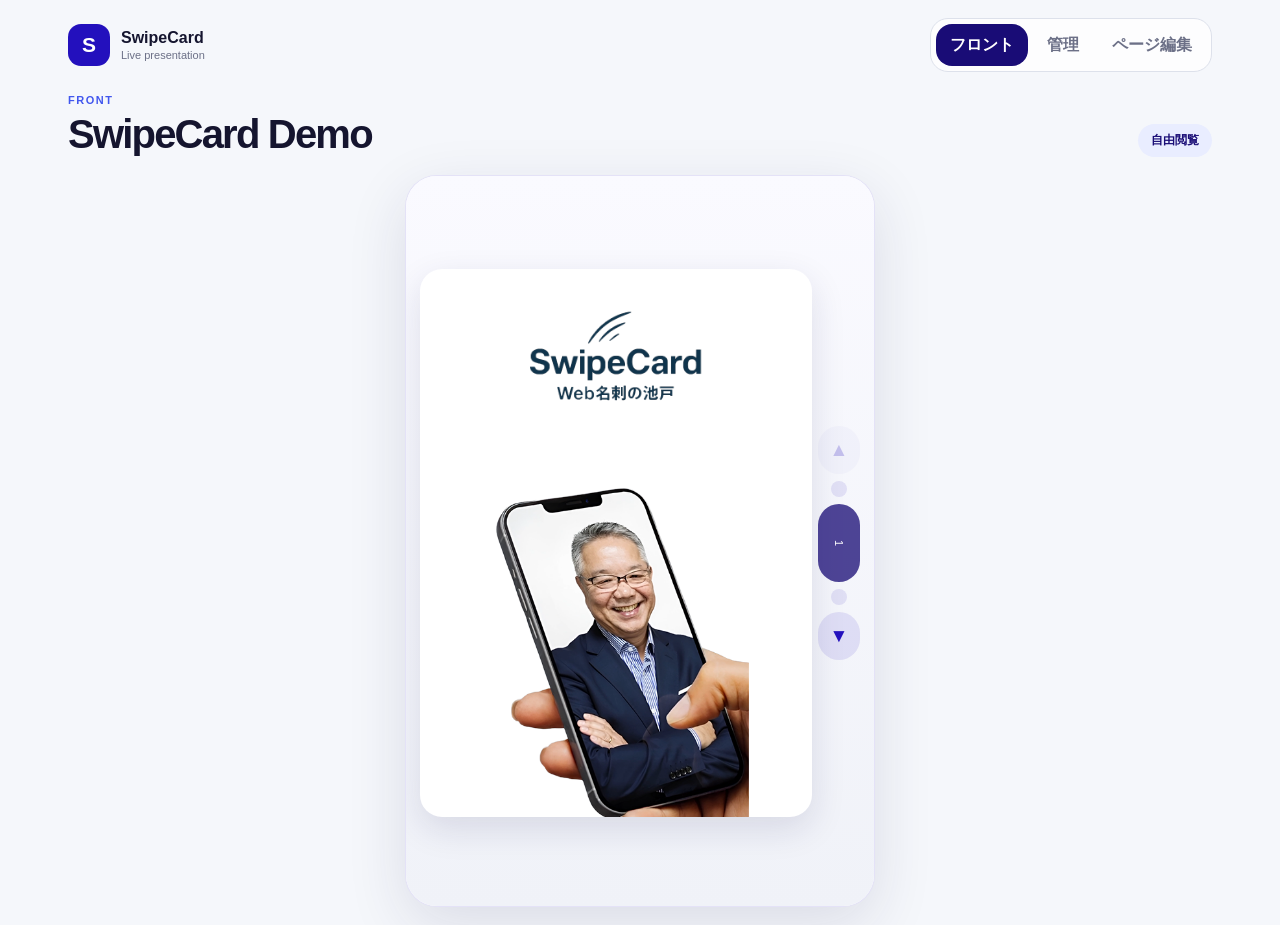
==== commit f5678d63: "Add public five-row contact demo" ====
--- a/demos/swipecard-live/index.html
+++ b/demos/swipecard-live/index.html
@@ -6,6 +6,7 @@
     <meta name="theme-color" content="#1d1660">
     <title>SwipeCard Live</title>
     <meta name="description" content="対面プレゼン用SwipeCardの閲覧・Live操作・簡易CMSです。">
+    <link rel="icon" type="image/png" href="assets/media/ikedo_keitai.png">
     <link rel="manifest" href="manifest.webmanifest">
     <link rel="stylesheet" href="index.css">
 </head>
@@ -110,6 +111,10 @@
                                     <span>列</span>
                                 </label>
                             </div>
+                            <label class="check-field edge-row-setting">
+                                <input id="edgeRowsSingleInput" type="checkbox">
+                                先頭・最終行は横展開なし
+                            </label>
                             <button id="applyStructureButton" class="dark-action" type="button">構成を反映</button>
                             <p class="field-note">数を減らすと範囲外のページは削除されます。</p>
                         </section>
--- a/demos/swipecard-live/index.css
+++ b/demos/swipecard-live/index.css
@@ -322,6 +322,119 @@
     white-space: pre-line;
 }
 
+.hero-media-page,
+.contact-page {
+    background: #fff;
+}
+
+.hero-media-inner {
+    position: absolute;
+    inset: 0;
+    display: flex;
+    flex-direction: column;
+    align-items: center;
+    padding: 8% 6% 0;
+}
+
+.special-page-logo {
+    display: block;
+    width: min(62%, 210px);
+    height: auto;
+    object-fit: contain;
+}
+
+.hero-person-image {
+    width: 96%;
+    height: auto;
+    margin-top: auto;
+    object-fit: contain;
+}
+
+.contact-page-inner {
+    position: absolute;
+    inset: 0;
+    display: flex;
+    flex-direction: column;
+    align-items: center;
+    justify-content: center;
+    gap: 4%;
+    padding: 8% 7%;
+    text-align: center;
+}
+
+.contact-page-inner h2 {
+    margin: 0;
+    color: #111;
+    font-size: 21px;
+    line-height: 1.5;
+    letter-spacing: -0.03em;
+}
+
+.contact-page-inner > p {
+    margin: 0;
+    color: #4b5563;
+    font-size: 13px;
+    line-height: 1.75;
+}
+
+.contact-actions {
+    display: grid;
+    width: 90%;
+    gap: 9px;
+}
+
+.contact-actions a {
+    display: grid;
+    min-height: 42px;
+    place-items: center;
+    border: 2px solid var(--blue);
+    border-radius: 999px;
+    font-size: 14px;
+    font-weight: 800;
+    text-decoration: none;
+}
+
+.contact-primary {
+    background: var(--blue);
+    color: #fff;
+}
+
+.contact-secondary {
+    background: #fff;
+    color: var(--blue);
+}
+
+.contact-socials {
+    display: flex;
+    justify-content: center;
+    gap: 7px;
+    width: 100%;
+}
+
+.contact-social {
+    display: grid;
+    width: 36px;
+    height: 36px;
+    min-height: 36px;
+    padding: 7px;
+    place-items: center;
+    border-radius: 50%;
+    background: #fff;
+    box-shadow: 0 5px 16px rgba(15, 23, 42, 0.14);
+}
+
+.contact-social img {
+    display: block;
+    width: 100%;
+    max-height: 100%;
+    object-fit: contain;
+}
+
+.contact-qr-button {
+    border: 0;
+    cursor: pointer;
+}
+
 .vertical-nav {
     position: absolute;
     top: 50%;
@@ -476,6 +589,46 @@
     white-space: pre-line;
 }
 
+.mini-special-page {
+    position: absolute;
+    inset: 0;
+    display: flex;
+    flex-direction: column;
+    align-items: center;
+    padding: 9% 7% 0;
+}
+
+.mini-special-page > img:first-child {
+    width: 62%;
+    height: auto;
+}
+
+.mini-special-page .mini-person {
+    width: 96%;
+    margin-top: auto;
+}
+
+.mini-contact {
+    justify-content: center;
+    gap: 12%;
+    padding-bottom: 9%;
+}
+
+.mini-contact strong {
+    font-size: 17px;
+    line-height: 1.5;
+}
+
+.mini-contact span {
+    width: 88%;
+    border-radius: 999px;
+    padding: 11px;
+    background: var(--blue);
+    color: #fff;
+    font-size: 12px;
+    font-weight: 800;
+}
+
 .live-actions,
 .admin-footer-actions {
     display: grid;
@@ -522,10 +675,15 @@
 
 .admin-page-grid {
     display: grid;
-    grid-template-columns: repeat(var(--page-columns, 2), minmax(82px, 1fr));
     gap: 10px;
     margin-top: 18px;
     overflow-x: auto;
+}
+
+.page-map-row {
+    display: grid;
+    grid-template-columns: repeat(var(--row-columns, 1), minmax(82px, 1fr));
+    gap: 10px;
 }
 
 .page-map-button {
@@ -575,6 +733,13 @@
     grid-template-columns: 1fr 1fr;
     gap: 10px;
     margin: 18px 0 12px;
+}
+
+.edge-row-setting {
+    margin: 0 0 14px;
+    padding: 11px 12px;
+    border-radius: 14px;
+    background: var(--blue-soft);
 }
 
 .structure-inputs label {
@@ -825,7 +990,11 @@
     }
 
     .admin-page-grid {
-        grid-template-columns: repeat(var(--page-columns, 2), minmax(92px, 1fr));
+        min-width: 0;
+    }
+
+    .page-map-row {
+        grid-template-columns: repeat(var(--row-columns, 1), minmax(82px, 1fr));
     }
 
     .admin-footer-actions,
